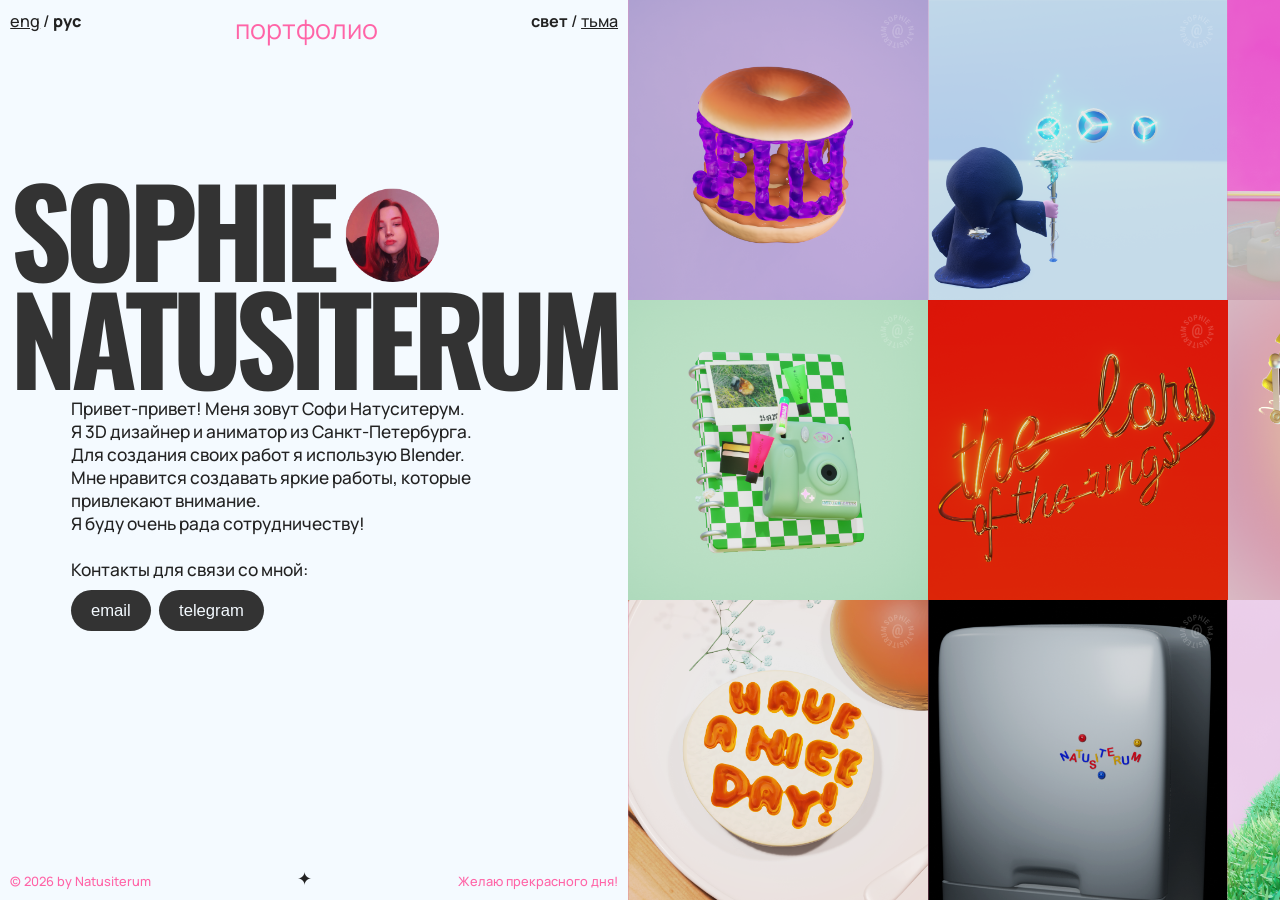
==== index.html @ 7163ea18 "Rename 2024Portfolio.html to index.html" ====
<!DOCTYPE html>
<html lang="en">
<head>
  <meta charset="UTF-8">
  <meta name="viewport" content="width=device-width, initial-scale=1.0">
  <link rel="icon" href=assets/cursor3.png>
  <title>NATUSITERUM 2026</title>
  <link rel="stylesheet" href="2024Portfolio.css">
  <link rel="stylesheet" href="https://fonts.googleapis.com/css2?family=Material+Symbols+Rounded:opsz,wght,FILL,GRAD@20..48,100..700,0..1,-50..200&icon_names=close" />
</head>
<body>
  <div id="id01" class="modal">
    <div defer="true" class="modal-content">
      <div class="modal-left">
        <div class="carousel-container">
          <div class="carousel-buttons"><button class="carousel-btn display-left" onclick="plusDivs(-1)">&#10094;</button>
            <button class="carousel-btn display-right" onclick="plusDivs(1)">&#10095;</button>
        </div>
          <div class="carousel" oncontextmenu="return false;">
            <div class="image-size"><img class="change-img" oncontextmenu="return false;" src="" alt=""/></div>
            <div class="image-size"><img class="change-img change-img2" oncontextmenu="return false;" src="" alt=""/></div>
            <div class="image-size"><img class="change-img change-img3" oncontextmenu="return false;" src="" alt=""/></div>
            <video class="change-img animations" onclick="playVid()" controls disablePictureInPicture controlsList="nodownload noplaybackrate noremoteplayback" oncontextmenu="return false;" preload="metadata" poster="/assets/img_4.png"><source
              src="/assets/2023-07-31 18-48-43.mp4"
              type="video/mp4"/>
            </video>
          </div>
        </div>
      </div>
      <div class="modal-right">
        <div>
          <header class="modal-header">
          <h3 class="modal-header-text">Image.png</h3>
          <span id="close-modal">
            <img class="x" src="/assets/close_27dp_222222_FILL0_wght700_GRAD0_opsz24.png">
            </span>
          </header>
          <div class="modal-body">
            <div class="text-portion">
            <p class="desc bold"> Description:</p>
            <p class="img-description">Description of an image</p><br>
            <p class="software bold">Tools used:</p><p class="tools">These tools were used.</p>
            </div>
          </div>
        </div>
          <footer class="dot-container">
          <img class="dots" onclick="currentDiv(1)" src="assets/image_100dp_222222_FILL0_wght400_GRAD0_opsz48.png">
          <img class="dots" onclick="currentDiv(2)" src="assets/image_100dp_222222_FILL0_wght400_GRAD0_opsz48.png">
          <img class="dots" onclick="currentDiv(3)" src="assets/image_100dp_222222_FILL0_wght400_GRAD0_opsz48.png">
          <img class="dots" onclick="currentDiv(4)" src="assets/play_circle_100dp_222222_FILL0_wght400_GRAD0_opsz48.png">
          </footer>
    </div>
    </div>
  </div>
  <div class="container">
    <div class="notworking"><p>&#9785;</p> <p> Uh-oh! Your window is too small!</p></div>
    <div class="modal2">
        <div class="manual-copy-mobile">     <header class="error-header">
        <h3>Error</h3>
        <span id="close-modal2">
          <img onclick="clickElsewhere()" class="x error-x" src="/assets/close_27dp_222222_FILL0_wght700_GRAD0_opsz24.png">
          </span></header>
          <div class="error-body"><p> Sorry for the inconvenience! Please copy manually: </p><br> <p> natusiterum.design@gmail.com </p> </div>
        </div>
    </div>
    <div class="left">
        <div class="toptextcontainer">
            <div class="top"><h3><a class ="eng-switch">eng</a> / <a class ="rus-switch"> rus </a></h3></div>
            <div class="top--centre"><h1 class="pink">&nbsp;portfolio</h1></div>
            <div class="top"><h3><a class="light" onclick="switchtoLightTheme()">light</a> / <a  class="dark" onclick="switchtoDarkTheme()">dark</a></h3></div>
        </div>
        <div class="main-text">
          <div class="nameandpicture">
              <h2 class="name">SOPHIE <div class="break"><img class="photo" oncontextmenu="return false;" src="/assets/that's me copy.png" alt="a photo of me"></div><br>NATUSITERUM</h2>
          </div>
          <section class="info">
              <p title="About me" class="about">Hello! I&rsquo;m a&nbsp;3D&nbsp;designer and animator, currently based in St. Petersburg, Russia. Blender is my 3D&nbsp;software of&nbsp;choice. With its help I create bright and fun works which captivate people&rsquo;s attention.
              I&rsquo;d love to work with you and bring your ideas to reality!<br><br>You can contact me&nbsp;via:</p>
          </section>
          <div class="button-container">
            <div class="tooltip-txt"><p class="result">Copied!</p></div>
            <button name="email" type="button" class="js-email-button">email</button>
            <button name="tg" type="button" class="js-tg-button" onclick="window.open('https://t.me/natusiterum_s')">telegram</button>
          </div>
        </div>
        <footer class="footer-landscape">
            <div class="bottom_text1"><p class="pink">© 2026 by  Natusiterum</p></div>
            <div class="star"><p class="staremoji">&#10022;</p></div>
            <div class="bottom_text2"><p class="pink">Wish you a wonderful day!</p></div>
        </footer>
    </div>
  <footer class="footer-portrait">
    <div class="bottom_text1"><p class="pink">© 2026 by  Natusiterum</p></div>
    <div class="star"><p class="staremoji">&#10022;</p></div>
    <div class="bottom_text2"><p class="pink">Wish you a wonderful day!</p></div>
</footer>
  </div>
  </div>
</div>
<script src="2024Portfolio.js"></script>
</body>
</html>
---- 2024Portfolio.css ----
@import url('https://fonts.googleapis.com/css2?family=Manrope:wght@200..800&family=Oswald:wght@200..700&display=swap');

/* || RESET */
* {
    margin: 0;
    padding: 0;
    box-sizing: border-box;
}

/* || VARIABLES */
:root {
    /* COLOR */
    --BGCOLOR: #f4faff;
    --FFCOLOR: #222;
    --ACCENTCOLOR: #ff64a7;
    --DARKERCOLOR: #222;
    --NAMECOLOR: #333;
    --PINKCHANGE: sepia(100%) hue-rotate(-70deg) brightness(320%) contrast(145%)saturate(415%);
    --INVERTFILTER: invert(0);
    --CAROUSELBG:#fcfcfc;
    --BUTTONBGCOLOR: #333;
    --BUTTONCOLOR: #f4faff;
    --SEMITRANSPARENT: rgba(255, 255, 255, 0.85);
    --LIGHTSWITCHWEIGHT: bolder;
    --LIGHTSWITCHHOVER: none;
    --LIGHTSWITCHHOVERCOLOR: var(--FFCOLOR);
    --LIGHTSWITCHDECO: none;
    --DARKSWITCHWEIGHT: light;
    --DARKSWITCHHOVER: underline;
    --DARKSWITCHHOVERCOLOR: var(--ACCENTCOLOR);
    --DARKSWITCHDECO: underline;


    /* || FONTS */
    --FF-NAME: "Oswald", sans-serif;
    --FF-MAIN: "Manrope", sans-serif;
}

html {
    background-color: var(--BGCOLOR);
}

body {
    display: flex;
    background-color: var(--BGCOLOR);
    color: var(--FFCOLOR);
    font-family: var(--FF-MAIN);
    font-weight: 200;
    font-size: 0.8rem;
    overflow: hidden;
    cursor:url(/assets/starcur48.png), auto;
    -webkit-font-smoothing: antialiased;
}

/* || SCROLLBAR */
 /* width */
::-webkit-scrollbar {
    width: 0.8em;
    height: 0.9em;
}
  
/* Track */
::-webkit-scrollbar-track {
    background: #ffa8d8; 
    border-radius: 50px;
}
   
/* Handle */
::-webkit-scrollbar-thumb {
    background: var(--ACCENTCOLOR); 
    border-radius: 50px;
}
  
/* Handle on hover */
::-webkit-scrollbar-thumb:hover {
    background: #ff388e;
    border-radius: 50px;
    height: 5vh;
}
    
/* || SELECTION */
 ::-moz-selection { /* Code for Firefox */
    color: var(--BGCOLOR);
    background: var(--ACCENTCOLOR);
}
  
::selection {
    color: var(--BGCOLOR);
    background: var(--ACCENTCOLOR);
}

.ru-modal-text {
    max-width: 20em;
}

.manual-copy-mobile {
    display: flex;
    flex-direction: column;
    height: max-content;
    width: fit-content;
    position: fixed;
    align-self: center;
    background-color: var(--BGCOLOR);
    justify-content: flex-start;
    border-style: solid;
    border-color: var(--DARKERCOLOR);
    border-width: thick;
    border-radius: 30px;
    overflow: visible;
}

/* || SPLIT DIVISION */
.container {
    display: flex;
    flex-direction: row;
    height: 100vh;
    position: relative;
    align-self: center;
    background-color: var(--BGCOLOR);
    justify-content: flex-start;
}

/* || SPLIT DIVISION */
.notworking {
    display: none;
}

.modal {
    display: none;
    height: 100vh;
    width: 100vw;
    z-index: 5;
    background-color: var(--SEMITRANSPARENT);
    position: absolute;
    justify-items: center;
    align-content: center;
    align-self: center;
}

.modal2, .modal-container {
    visibility: hidden;
    display: flex;
    flex-wrap: nowrap;
    height: 100vh;
    width: 100vw;
    z-index: 2;
    background-color: var(--SEMITRANSPARENT);
    position: absolute;
    justify-content: center;
    align-content: center;
    align-self: center;
}

.modal2 {
    position: fixed;
}

.modal-content {
    display: flex;
    background-color: var(--BGCOLOR);
    margin: 0.8em;
    height: 90%;
    width: fit-content;
    border-style: solid;
    border-color: var(--DARKERCOLOR);
    border-width: thick;
    border-radius: 30px;
    overflow: hidden;
}

.modal-left {
    display: flex;
    align-content: center;
    position: relative;
    aspect-ratio: 1/1;
    width: fit-content;
    background-color: var(--DARKERCOLOR);
}

.carousel-container {
    aspect-ratio: 1/1;
    display: flex;
    justify-content: center;
    align-items: center;
    overflow: hidden;
    height: fit-content;
}

.carousel-buttons {
    overflow: hidden;
    position: absolute;
    display: flex;
    width: 99%;
    height: auto;
    justify-content: space-between;
    align-items: center;
    z-index: 5;
}

.carousel-btn {
    display: flex;
    aspect-ratio: 1/1;
    width: 0.2em;
    margin: 0.2em;
    justify-content: center;
    background-color: rgba(0, 0, 0, 0);
    color: #fcfcfc;
    align-items: center;
}

.carousel {
    display: inline-flex;
    flex-direction: row;
    flex-wrap: nowrap;
    justify-content: center;
    width: 100%;
    height: 100%;
    overflow: hidden;
}

.change-img {
    align-self: center;
    aspect-ratio: 1/1;
    min-width: 100px;
    max-width: 100%;
}

video {
    aspect-ratio: 1 / 1;
    min-width: 100px;
    max-width: 100%;
}

.modal-right {
    display: flex;
    flex-direction: column;
    justify-content: space-between;
    background-color: var(--BGCOLOR);
    border-left: var(--DARKERCOLOR) thick solid;
    z-index: 2;
    width: fit-content;
}

.x {
    aspect-ratio: 1/1;
    height: 5em;
    padding-top: 1%;
    margin-right: 1%;
    cursor:url(/assets/pointer48s.png), pointer;
    filter: var(--INVERTFILTER);
    align-self: baseline;
}

.x:hover {
    filter: var(--PINKCHANGE);
}

.modal-header, .error-header {
    display: flex;
    justify-content: space-between;
    align-items: center;
    border-bottom: var(--DARKERCOLOR) thick solid;
    margin-bottom: 2%;
}

.modal-header h3, .error-header h3 {
    font-size:  100%;
    font-family: var(--FF-NAME);
    line-height: 1;
    color: var(--DARKERCOLOR);
    display: inline-block;
    border: none;
    font-weight: 800;
}

.error-header {
    height: fit-content;
}

.error-header h3 {
    font-size: 300%;
    padding-left: 3%;
    margin: 2% 0;
    line-height: 1;
}

.modal-header h3 {
    font-size:  300%;
    margin: 5% 2%;
}

.modal-body {
    height: 95%;
    display: flex;
    flex-direction: column;
    justify-content: flex-start;
    min-width: 100%;
    max-width: 30em;
/*     padding: 2% 3%;
    flex-wrap: nowrap;
    justify-content: space-between;
    text-wrap: pretty;
    min-width: 16em;
    max-width: 42em;
    overflow: visible; */
}

.text-portion {
    padding: 0 2%;
    width: 100%;
    height: auto;
    overflow-y: auto;
}

.img-description {
    height: fit-content;
}

.modal-body p {
    font-size: 150%;
    font-family: var(--DARKERCOLOR), sans-serif;
}

.error-body {
    height: 100%;
    display: flex;
    flex-direction: column;
    justify-content: center;
    margin: 10% 0% 12% 0%;
}

.error-body p {
    padding: 0 4vmin;
    text-align: center;
    font-size: 140%;
    word-wrap: nowrap;
    text-wrap: nowrap;
} 

.error-body p:last-child {
    user-select: all;
}

.dot-container {
    height: 10%;
    display: flex;
    overflow: visible;
    padding-bottom: 3%;
    align-self: center;
    width: fit-content;
    align-items: flex-end;
}

.dots {
    height: clamp(2.1em, 5vmin, 4.5em);
    cursor:url(/assets/pointer48s.png), pointer;
    filter: var(--INVERTFILTER);
}

.dots:hover {
    filter: var(--PINKCHANGE);
}

.dot-pink {
    filter: var(--PINKCHANGE);
    height: clamp(2.6em, 6vmin, 5.5em);
}

/* || LEFT SIDE */
.left {
    display: flex;
    flex-direction: column;
    background-color: var(--BGCOLOR);
    height: 100vh;
    padding: 0.8em;
    justify-content: space-between;
}
 
p {
    font-family: var(--FF-MAIN);
    font-weight: 500;
    width: 100%;
    font-size: 135%;
}

.bold {
    font-weight: 800;
}

.activelang {
    font-weight: 800;
    text-decoration: none;
}

.activelang:hover {
    color: var(--FFCOLOR);
}

.nameandpicture {
    width: 100%;
    max-height: 80%;
    color: var(--NAMECOLOR);
}

.name {
    display: inline-block;
    align-content: center;
    align-items: center;
}

h2 {
    display: inline-block;
    align-content: center;
    text-align: left;
    font-family: var(--FF-NAME);
    font-weight: 900;
    font-size: clamp(5rem, 9.4vw, 15rem);
    line-height: 0.5;
    letter-spacing: -0.45rem;
}

.break {
    background-color: #aa181800;
    display: inline-block;
    aspect-ratio: 1 / 1;
    width: 20%;
    padding-bottom: 0.1em;
    text-align: center;
    border-radius: 95px;
    margin: auto;
    transform: translateY(0.015em) translateX(-0.2em);
}

.photo {
    object-fit: cover;
    width: 80%;
}

.photo:hover, .photo:focus {
    animation: rotate 3s linear infinite;
  }

  @keyframes rotate {
    to {
        rotate: 360deg;
    }
  }

/* || LINKS */
a {
    color: var(--FFCOLOR);
    cursor: url(/assets/pointer48s.png), pointer;
    text-decoration: underline;
}

.light {
    font-weight: var(--LIGHTSWITCHWEIGHT);
    text-decoration: var(--LIGHTSWITCHDECO);
}

.dark {
    font-weight: var(--DARKSWITCHWEIGHT);
    text-decoration: var(--DARKSWITCHDECO);
}

a:hover, a:focus {
    color: var(--ACCENTCOLOR);
 }

.light:hover, .light:focus {
    text-decoration: var(--LIGHTSWITCHHOVER);
    font-weight: var(--LIGHTSWITCHWEIGHT);
    color: var(--LIGHTSWITCHHOVERCOLOR);
    cursor:url(/assets/pointer48.png);
}

.dark:hover, .darkt:focus {
    text-decoration: var(--DARKSWITCHHOVER);
    font-weight: var(--DARKSWITCHWEIGHT);
    color: var(--DARKSWITCHHOVERCOLOR);
    cursor: url(/assets/pointer48.png);
}

.pink {
    color: var(--ACCENTCOLOR);
 }

 /* || TOP */
.toptextcontainer {
    height: fit-content;
    display: flex;
    justify-content: space-between;
    align-content: center;
}

.top--centre {
    justify-self: center;
}

h3 {
    font-weight: 500;
    font-size: clamp(1em, 1.8vmin, 2em);
}

h1 {
    font-weight: 400;
    font-size: clamp(1.9em, 3vmin, 2.5em);
}

/* || FOOTER */
footer {
    justify-content: space-between;
    align-items: center;
}

.footer-landscape {
    display: inline-flex;
    height: 16%;
    align-items: flex-end;
}

.footer-landscape p {
    font-size: 1.5vh;
}

.footer-portrait {
    display: none;
    visibility: hidden;
    font-weight: 500;
}

.footer-portrait .bottom_text1, .footer-portrait .bottom_text2 {
    color: var(--ACCENTCOLOR);
}

.footer-portrait .staremoji {
    color: var(--FF-NAME);
}

.star {
    display: flex;
    align-items: center;
    justify-content: center;
}

.footer-landscape .staremoji {
    font-size: 2.5vh;
    text-align: center;
}

/* || ABOUT AND BUTTONS */
.info {
    padding-top: 0.5%;
    padding-left: 10%;
    display: inline-block;
}

.button-container {
    display: flex;
    width: fit-content;
    padding-left: 10%;
    z-index: 0;
    margin-bottom: 0.5em;
}

button {
    width: fit-content;
    height: auto;
    margin-top: 0.5em;
    margin-right: 0.5em;
    border: 0;
    line-height: 2.5;
    padding: 0 20px;
    font-size: clamp(0.9em, 3.5vh, 1.3em);
    text-align: center;
    color: var(--BUTTONCOLOR);
    background-color: var(--BUTTONBGCOLOR);
    border-radius: 2em;
    font-weight: 500;
    cursor:url(/assets/pointer48s.png), pointer;
}

button:hover {
    background-color: var(--ACCENTCOLOR);
}

.js-email-button {
    display: inline-block;
    width: fit-content;
    height: auto;
    align-self: center;
}

.tooltip-txt {
    visibility: hidden;
    border-radius: 6px;
    background-color: var(--ACCENTCOLOR);
    display: inline-block;
    width: max-content;
    height: auto;
    text-align: center;
    z-index: 3;
    position: absolute;
    margin-bottom: 1.5em;
    transform: translateY(-25px) translateX(100px);
}

.result {
    font-family: var(--FF-MAIN);
    padding: 4px 8px;
    color: #fcfcfc;
    font-size: 0.8rem;
}

.grow {
    width: fit-content;
    height: auto;
}

.manual-copy-mobile {
    visibility: hidden;
}

.manual-copy {
    margin-left: clamp(3.75em, 5.3vmax, 7.4em);
    visibility: hidden;
    cursor: text;
}

.txt-visible {
    visibility: visible;
}

.main-text {
    display: flex;
    flex-direction: column;
    justify-self: center;
    /* margin-top: 4%; */
}

.about {
    width: 25em;
    display: -webkit-box;
    box-orient: vertical;
    line-clamp: 4;
}

/* || RIGHT SIDE */
.right {
    min-height: 100vh;
    background-color: var(--BGCOLOR);
    display: flex;
    flex-wrap: nowrap;
    flex-direction: column;
    align-content: center;
    justify-content: center;
}

/* || SCROLLERS */
.cursor2 {
    cursor:url(/assets/eyes\ cursor\ even\ bigger.png), pointer;
}

.cursor2:hover {
    cursor:url(/assets/eyes\ cursor\ even\ bigger.png), pointer;
}

.scroller-img {
    mix-blend-mode: normal;
    aspect-ratio: 1 / 1;
    height: 33.3vh;
    width: auto;
}

.change-color {
    mix-blend-mode: color;
}

.cursor1 {
    cursor:url(/assets/eyes\ cursor\ qm.png), pointer;
    background-color: var(--ACCENTCOLOR);
}

.scroller {
    background-color: var(--BGCOLOR);
    flex-direction: column;
    overflow-x: hidden;
    overflow-y: hidden;
}

.scroller__inner {
  display: flex;
  background-color: var(--ACCENTCOLOR);
}

.scroller .scroller__inner {
  width: fit-content;
  flex-wrap: nowrap;
}

#middlescroller {
  background-color: var(--ACCENTCOLOR);
}

#lastscroller {
  background-color: var(--ACCENTCOLOR);
}

.poof {
    display: none;
}

@keyframes scroll {
  to {
    transform: translate(-25%);
  }
}

@keyframes scroll1 {
    to {
      transform: translate(-16.6%);
    }
}

@media  (750px > width >= 500px) and (501px >= height >= 320px) {
    .left {
        display: inline-flex;
        width: fit-content;
        padding: 1.8vh 3vh;
    }

    .image-size {
        align-items: center;
    }

    .change-img {
        min-width: 100%;
        max-width: 100%;
    }

    .dot-container {
        padding-bottom: 0;
    }

    p {
        font-size: 90%;
    }

    h2 {
        font-size:  clamp(2em, 21vh, 5.5em);
        letter-spacing: -0.2rem
    }
    
    h3 {
        font-size: clamp(1.1em, 1.7vw, 1.2em);
    }
    
    h1 {
        font-size: 5vh;
    }

    .info {
        padding-top: 0.7vh;
    }

    .footer-landscape {
        margin-top: 0;
        font-size: 90%;
    }

    button {
        font-size: clamp(0.95em, 2.6vh, 1.6em);
        padding: 0 15px;
    }

    .result {
        font-size: 78%;
    }

    .button-container, .info {
        margin-left: 10%;
        padding-left: 0;
    }

    .button-container {
        margin-bottom: 0;
    }

    .tooltip-txt {
        margin-bottom: 1.4em;
        transform: translateY(-18px) translateX(clamp(75px, 14.5vh, 115px));
    }

    .right {
        display: inline-flex;
        flex-direction: column;
        flex-wrap: nowrap;
        align-items: flex-start;
    }

    .scroller {
        display: flex;
        overflow: hidden;
    }
}

@media (340px >= height >= 320px) {
    .modal-header h3 {
    font-size:  6vmin;
    }

    .error-header h3 {
        font-size:  200%;
        padding: 0.2em 0.5em;
    }

    .error-header .x {
        aspect-ratio: 1;
        height: 3em;
        margin-right: 0.5em;
    }

    .modal-body p {
        font-size: 3vmin;
    }

    p {
        font-size: 75%;
    }

    h2 {
        font-size:  clamp(2.3em, 30vmax, 5.5em);
        letter-spacing: -0.2rem
    }
    
    h3 {
        font-size: 3.5vmin;
    }
    
    h1 {
        font-size: 5vmin;
    }

    .footer-landscape {
        margin-top: 0;
    }

    .staremoji {
        font-size: 3.5vh;
    }

    button {
        font-size: 0.9em;
        padding: 0 15px;
    }

    .result {
        font-size: 2vh;
    }

    .tooltip-txt {
        margin-bottom: 1.4em;
        transform: translateY(-18px) translateX(clamp(75px, 14.5vh, 115px));
    }

    .right {
        display: inline-flex;
        flex-direction: column;
        flex-wrap: nowrap;
        align-items: flex-start;
        width: 45vw;
    }

    .scroller {
        display: flex;
        overflow: hidden;
    }
}



@media (orientation: landscape) and (1040px >= width >= 830px) and (460px > height > 320px), (orientation: landscape) and (1637px >= width >= 1210px) and (585px >= height >= 510px), (orientation: landscape) and (1644px >= width >= 1035px) and (height < 630px), (width > 744px) and (height < 336px), (orientation: landscape) and (1112px >= width >= 1044px) and (380px > height > 320px), (902px >= height >= 501px) and (1925px >= width >= 1645px), (1400px >= width >= 1124px) and (height < 500px), (orientation: landscape) and (min-width: 1175px) and (max-width: 1641px) and (min-height: 631px) and (max-height: 775px) {
    .left {
        width: min-content;
        max-width: fit-content;
        padding: 0.5%;
    }

    h2 {
        font-size: 900%;
    }

    p {
        font-size: 115%; 
    }

    button {
        font-size: clamp(1em, 1.3vw, 1.1em);
    }

    .footer-landscape {
        margin-top: 0;
        height: 1.5vh;
    }

    .footer-landscape .staremoji {
        font-size: 131%;
    }

    .right {
        width: auto;
        flex-wrap: wrap;
        flex-direction: row;
        justify-content: center;
        align-content: normal;
    }

    .scroller {
        min-width: 100%;
    }

    #lastscroller {
        background-color: var(--ACCENTCOLOR);
    }

    .scroller-img {
        aspect-ratio: 1/1;
        width: auto;
        height: 50vh;
    }
}

/* || PORTRAIT */
@media only screen and (orientation: portrait) {
    .container {
        display: flex;
        flex-direction: column;
        justify-content: space-between;
        width: 100vw;
        height: 100vh;
        padding: 0;
        position: relative;
    }

    .error-header {
        padding-left: 0.4em;
    }

    .error-header h3 {
        font-size: 250%;
    }

    .error-header .x {
        height: 4em;
        margin-right: 0.5em;
    }

    .error-body p {
        font-size: 3vmin;
    } 

    .modal {
        display: none;
        height: 100vh;
        width: 100vw;
        z-index: 5;
        background-color: rgba(255, 108, 194, 0.8);
        justify-items: center;
        align-content: center;
        align-self: center;
    }

    .modal-content {
        display: grid;
        grid-template-columns: 1fr;
        grid-template-rows: auto 1fr;
        background-color: var(--BGCOLOR);
        margin: 0;
        aspect-ratio: 2 / 3;
        height: 98vh;
        min-width: 50vmin;
        max-width: 95vmin;
        border-style: solid;
        border-color: var(--DARKERCOLOR);
        border-width: thick;
        border-radius: 3em;
        overflow: hidden;
        margin: 1%;
    }

    .modal-left {
        grid-row: 1;
        display: flex;
        flex-direction: column;
        align-content: center;
        position: relative;
        min-width: 100%;
        min-height: fit-content;
        aspect-ratio: 1/1;
        overflow: hidden;
        align-self: center;
    }
    
    .carousel-buttons {
        width: 98%;
        height: auto;
        position: absolute;

    }
    
    .carousel-btn {
        display: flex;
        aspect-ratio: 1/1;
        width: auto;
        height: fit-content;
        margin: 0.5em;
        justify-content: center;
        align-items: center;
        color: #fcfcfc;
    }
    
    .carousel-container {
        display: flex;
        justify-content: center;
        align-items: center;
        overflow: hidden;
        width: fit-content;
        height: auto;
        flex-wrap: nowrap;
    }
    
    .change-img {
        aspect-ratio: 1/1;
        height: auto;
        min-width: 80vmin;
        max-width: 95vmin;
    }

    video {
        min-width: 80vmin;
        max-width: 95vmin;
    }

    .modal-right {
        grid-row: 2;
        display: flex;
        width: 100%;
        height: 100%;
        border-top: var(--DARKERCOLOR) thick solid;
        border-left: none;
    }

    .x {
        display: inline-block;
        height: 4em;
    }

    .modal-header {
        display: flex;
        justify-content: space-between;
        align-items: center;
        border-bottom: var(--DARKERCOLOR) thick solid;
    }
    
    .modal-header h3 {
        font-size: 240%;
        font-family: var(--FF-NAME);
        color: var(--DARKERCOLOR);
        display: inline-block;
        border: none;
        line-height: 1;
        font-weight: 800;
        vertical-align: baseline;
        margin: 2% 3%;
    }
    
    .modal-body {
        display: flex;
        flex-direction: column;
        flex-wrap: wrap;
        justify-content: space-between;
        height: 90%;
        align-items: flex-start;
    }
    
    .modal-body p {
        font-size: 90%;
        padding: 0;
        text-wrap: wrap;
    }
    
    .img-description {
        height: fit-content;
        min-width: 16em;
        max-width: 42em;
    }

    .dot-container {
        display: flex;
        height: auto;
        width: 100%;
        padding: 0.1em;
        justify-content: center;
        align-items: baseline;
        padding-top: 5%;
    }
    
    .dots {
        height: 5vh;
        cursor:url(/assets/pointer48s.png), pointer;
        filter: var(--INVERTFILTER);
    }
    
    .dots:hover {
        filter: var(--PINKCHANGE);
    }
    
    .dot-pink {
        filter: var(--PINKCHANGE);
        height: 6vh;
    }

    /* || LEFT SIDE */

    .left {
        display: flex;
        flex-direction: column;
        justify-content: flex-start;
        height: fit-content;
        width: 100vw;
        margin: 0;
        padding: 0.8em 1em 0 0.5em;
    }

    .toptextcontainer {
       width: 100%;
       max-height: fit-content;
    }

    .top h3:first-child {
        padding-left: 1.5vw;
    }

    h1 {
        font-size: 5.8vw;
    }

    h3 {
        font-weight: 500;
        font-size: 3.8vw;
    }

    p {
        font-size: 115%;
        width: 100%;
    }    

    .nameandpicture {
        width: 95%;
        height: auto;
        margin-top: 1.5%;
        color: var(--NAMECOLOR);
    }

    h2 {
        display: inline-block;
        align-content: center;
        text-align: left;
        font-family: var(--FF-NAME);
        font-weight: 900;
        font-size: 17.7vw;
        line-height: 0.8;
        letter-spacing: -0.5vw;
    }
    
    .break {
        width: clamp(16%, 5vw, 25%);
        margin: 0;
        transform: translateY(0.015em) translateX(-0.1em);
    }
    
    .photo {
        object-fit: cover;
        width: 95%;
    }

    /* || FOOTER */
    footer {
        background-color: var(--BGCOLOR);
    }

    .footer-landscape {
        display: none;
    }

    .footer-portrait {
        width: 100vw;
        height: fit-content;
        padding: 0 1.1em;
        display: inline-flex;
        background-color: var(--BGCOLOR);
        padding-bottom: 1%;
        visibility: visible;
    }

    .footer-portrait p {
        font-size: 80%;
        visibility: visible;
        color: var(--ACCENTCOLOR);
    }

    .footer-portrait .staremoji {
        font-size: 130%;
        color: var(--FF-MAIN);
    }

    /* || ABOUT AND BUTTONS */
    .info {
        margin-left: 10vmin;
        padding: 0.2vmax 0;
        align-self: flex-start;
    }

    .button-container {
        padding-left: 9.5vmin;
        display: flex;
        margin-top: 1%;
        width: fit-content;
        justify-content: start;
        margin-bottom: 2%;
    }

    button {
        width: fit-content;
        height: max-content;
        margin: 1vh 1vh 0 0;
        border: 0;
        line-height: 2.5;
        padding: 0 1em;
        font-size: 3.8vw;
        position: relative;
        border-radius: 2em;
    }

    .js-email-button {
        display: inline-block;
        width: fit-content;
        height: auto;
        align-self: center;
    }

    .tooltip-txt {
        visibility: visible;
        border-radius: 5px;
        background-color: var(--ACCENTCOLOR);
        display: inline-block;
        width: max-content;
        height: auto;
        text-align: center;
        z-index: 3;
        position: absolute;
        transform: translateX(19vw);
        margin-top: -4.2vh;
    }

    .txt-visible {
        visibility: visible;
    }

    .result {
        padding: 0.3vh 1vh;
        margin-bottom: 0;
        font-size: 3.5vw;
    }

    .grow {
        width: fit-content;
    }

    .about {
        min-width: 60vw;
    }

    .main-text {
        display: flex;
        flex-direction: column;
        align-items: flex-start;
        justify-content: space-between;
        margin: 0;
        padding-top: 1.5vmax;
        width: 98%;
    }

    /* || RIGHT */

    .right {
        min-height: fit-content;
        width: 100vw;
        background-color: var(--BGCOLOR);
    }

    .scroller-img {
        aspect-ratio: 1;
        width: 33.3vw;
        height: auto;
    }

    .scroller {
        max-width: fit-content;
        height: auto;
    }

    .scroller .scroller__inner {
        width: max-content;
    }
  }

@media screen and (hover: hover) {
    .change-color {
        filter: grayscale(100%) brightness(100%) invert(30%) contrast(85%) saturate(5%);
        mix-blend-mode: overlay;
    }
}

@media screen and (orientation: portrait) and (max-width: 360px) and (min-width: 300px) and (max-height: 640px) and (min-height: 480px) {
    .main-text {
        padding-top: 2%;
    }

    .left {
        height: 52vh;
    }

    p {
        font-size: 85%;
    }

    .scroller-img {
        aspect-ratio: 1;
        width: 38vw;
    }

    .footer-portrait {
        height: 6vh;
    }
}

/* || DARK THEME */
@media (prefers-color-scheme: dark) {
    :root {
    /* COLOR */
    --BGCOLOR:#222;
    --FFCOLOR: #fcfcfc;
    --ACCENTCOLOR: #e96aa1;
    --DARKERCOLOR:  #fcfcfc;
    --NAMECOLOR:  #fcfcfc;
    --PINKCHANGE: sepia(100%) hue-rotate(-75deg) brightness(295%) contrast(160%) saturate(200%);
    --INVERTFILTER: invert(100%) brightness(150%);
    --CAROUSELBG:#222;
    --BUTTONBGCOLOR: #333;
    --BUTTONCOLOR: #fcfcfc;
    --SEMITRANSPARENT: rgba(20, 20, 20, 0.85);
    --LIGHTSWITCHWEIGHT: light;
    --LIGHTSWITCHHOVER: underline;
    --LIGHTSWITCHHOVERCOLOR: var(--ACCENTCOLOR);
    --LIGHTSWITCHDECO: underline;
    --DARKSWITCHWEIGHT: bolder;
    --DARKSWITCHHOVER: none;
    --DARKSWITCHHOVERCOLOR: var(--FFCOLOR);
    --DARKSWITCHDECO: none;
    --TRANSFORM: translate(-25%);
      
    /* || FONTS */
    --FF-NAME: "Oswald", sans-serif;
    --FF-MAIN: "Manrope", sans-serif;
}};

@media (orientation: portrait) and (aspect-ratio: 9/16), (width: 375px) and (max-height: 667px) {
    .left {
        padding-top: 1vh;
    }

    .modal-header h3 {
        padding-left: 1.5vh;
    }

    .main-text {
        padding-top: 0;
    }

    .info {
        padding-bottom: 0;
    }

    p {
        font-size: 2.75vw;
    }

    button {
        font-size: 3.5vw;
        margin-top: 0;
    }

    .right {
        align-items: center;
    }

    .scroller-img {
        aspect-ratio: 1;
        width: 29vw;
        height: auto;
    }

    .scroller {
        max-width: 87%;
        height: auto;
    }
}

  @media (orientation: portrait) and (width <= 320px) and (height <= 480px) {
    .left {
        padding-top: 1%;
    }
    
    .modal-content {
        height: 99vh;
    }

    .modal-right {
        border-top: var(--DARKERCOLOR) thin solid;
    }

    .x {
        margin-right: 1%;
        height: 5vmax;
    }

    .modal-content {
        border-width: thin;
    }

    .modal-header {
        border-bottom: var(--DARKERCOLOR) thin solid;
    }

    .modal-header h3 {
        font-size: 3vmax;
        padding-left: 0;
        margin: 1% 2%;
    }
    
    .modal-body p {
        font-size: 2.4vmin;
        padding: 0;
        text-wrap: wrap;
    }

    .main-text {
        padding-top: 0;
    }

    .info {
        padding-bottom: 0;
    }

    h2 {
        font-size: 440%;
    }

    p {
        font-size: 60%;
    }

    .button-container {
        margin-left: 0;
    }

    button {
        font-size: 3.5vw;
        margin-top: 0.02em;
    }

    .right {
        align-items: center;
        height: fit-content;
        align-self: flex-end;
    }

    .scroller-img {
        aspect-ratio: 1;
        width: 33.3vw;
        height: auto;
    }

    .scroller {
        height: auto;
    }

    .scroller .scroller__inner {
        width: max-content;
    }
}

@media (orientation: portrait) and  (812px < height < 999px) {
    .main-text {
        padding-top: 2.5vmax;
    }
}

@media (max-aspect-ratio: 5/6) and ( 915px > height >= 882px) {
    .modal-content {
        height: 76vh;
    }

    .x {
        height: 4.6vmax;
    }

    .modal-header h3 {
        font-size: 3.4vmax;
    }

    .modal-body p {
        font-size: 3.3vmin;
    }

    .main-text {
        padding-top: 6vh;
    }

    .info {
        padding-top: 0.6vmax;
    }

    .tooltip-txt {
        transform: translateX(22vw);
        margin-top: -3vh;
    }

    .scroller-img {
        aspect-ratio: 1;
        width: 42vw;
        height: auto;
    }
}

@media (orientation: portrait) and (min-aspect-ratio: 9/20) and (width >= 412px) and (height > 740px) {
    .left {
        height: 55vh;
    }

    .main-text {
        padding-top: 3vh;
    }

    .scroller-img {
        aspect-ratio: 1;
        width: 36vw;
        height: auto;
    }

    .tooltip-txt {
        transform: translateX(22vw);
        margin-top: -3vh;
    }

    .modal-content {
        height: 85vh;
    }

    .modal-body p {
        font-size: 3.3vmin;
    }

    p {
        font-size: 100%;
    }

    .footer-portrait {
        width: 100vw;
        height: 6vh;
        align-items: center;
        padding-bottom: 0.5vh;
        visibility: visible;
    }
}

@media (orientation: portrait) and (min-aspect-ratio: 9/20) and (width >= 412px) and (height > 998px) {
    .modal-content {
        height: 98vh;
        max-width: 85.5vw;
    }

    .change-img {
        aspect-ratio: 1/1;
        height: auto;
        min-width: 80vmin;
        max-width: 85.5vmin;
    }

    video {
        min-width: 80vmin;
        max-width: 85.5vmin;
    }

    .x {
        height: 5.5vmax;
        margin-top: 0.5vmin;
        margin-bottom: 0.5vmin;
        margin-right: 1vmin;
    }

    .modal-header h3 {
        font-size: 3.7vmax;
        padding-left: 2.8vw;
    }

    .modal-body {
        padding: 1vw 1.5vw;
    }

    .modal-body p {
        font-size: 2.1vmin;
    }

    .img-description {
        min-width: 32em;
    }

    .container {
        overflow-y: scroll;
        overflow-x: hidden;
        display: flex;
        flex-direction: column;
    }

    .left {
        padding: 1.3vmax 1.3vmax;
    }

    .main-text {
        padding-top: 0.3vmax;
    }

    .scroller-img {
        aspect-ratio: 1;
        width: 33.3vw;
        height: auto;
    }

    .tooltip-txt {
        transform: translateX(15.5vw);
        margin-top: -3.5vh;
    }

    .result {
        font-size: 1.7vmax;
    }

    h1 {
        font-size: 3vmax;
    }

    h3 {
        font-size: 2vmax;
    }

    p {
        font-size: 1.8vmax;
    }

    button {
        font-size: 2vmax;
    }

    .info {
        padding-top: 1vmax;
    }

    .footer-portrait p {
        font-size: 1.6vmax;
        padding: 0 1.3vmax;
    }

    .footer-portrait .staremoji {
        font-size: 2.5vmax;
    }
}

@media (orientation: portrait) and (min-aspect-ratio: 3/4) and (1200px > width >= 720px), (orientation: portrait) and (min-aspect-ratio: 1/2) and (1200px > width >= 500px) {
    .container {
        display: flex;
        flex-direction: column;
        overflow-y: scroll;
        overflow-x: hidden;
    }

    .x {
        margin: 1%;
        height: 4em;
    }

    .change-img {
        aspect-ratio: 1/1;
        height: auto;
        min-width: 30vmax;
        max-width: 50vmax;
    }

    video {
        min-width: 30vmax;
        max-width: 50vmax;
    }

    .carousel-btn {
        margin: 0.5vw;
    }

    .modal-content {
        height: 98vh;
        max-width: 50vmax;
    }

    .modal-header h3 {
    font-size: 210%;
    }

    .modal-body p {
        padding-left: 1%;
        font-size: 100%;
        min-width: 16em;
        max-width: 40em;
    }

    .left {
        height: fit-content;
    }

    h3 {
        font-size: clamp(0.8em, 3vmin, 1.3em);
    }

    h1 {
        font-size: clamp(1em, 5.1vmin, 2.5em);
    }

    p {
        font-size: clamp(1em, 2.6vmin, 1.4em);
    }  

    h2 {
        font-size: clamp(1.1em, 17.7vmin, 12.9em);
    }

    .tooltip-txt {
        transform: translateX(clamp(8em, 15.5vw, 9em));
        margin-top: clamp(-2.55em, -7vmin, -3.5em );
    }

    button {
        width: max-content;
        font-size: clamp(1.2em, 2.7vmin, 1.4em);
        margin-bottom: 0;
        margin-top: 0.5vh;
    }

    .js-email-button {
        min-width: max-content;
    }

    .button-container {
        margin-top: 0.5vh;
        margin-bottom: 1.5vh;
    }

    .info {
        padding-top: 0.8vh;
        padding-bottom: 0;
    }

    .about {
        min-width: 29em;
    }

    .result {
        font-size: clamp(1em, 2.6vmin, 1.15em);
    }

    .main-text {
        padding-top: 0.5em;
    }

    .scroller-img {
        aspect-ratio: 1;
        width: 33.3vw;
        height: auto;
    }

    .footer-portrait {
        align-items: center;
    }

    .footer-portrait p {
        font-size: clamp(0.9em, 2.5vmin, 1.4em);
    }

    .footer-portrait .staremoji {
        font-size: clamp(1.3em, 3.2vmin, 2em);
    }
}

@media (orientation: landscape) and (750px >= width > 720px) and (540px >= height >= 500px), (orientation: portrait) and (750px >= width >= 530px) and (550px >= height >= 511px) {
    .container {
        justify-content: flex-start;
    }
    
    h2 {
        font-size: clamp(6.9em, 17.7vw, 5.8em);
    }

    h3 {
        font-size: clamp(1em, 3.5vmin, 1.3em);
    }

    h1 {
        font-size: clamp(1em, 6.9vmin, 2em);
    } 

    .main-text {
        padding-top: clamp(1em, 5vmin, 2em);
    }
    
    .right {
        width: 100vw;
        flex-direction: column;
        align-items: center;
        min-height: fit-content;
    }

    .scroller {
        min-width: 100vw;
    }

    .info {
        padding-left: 10.5%;
        margin-left: 0;
        margin-bottom: 1.5vw;
    }

    .button-container {
        margin-left: 0;
        padding-left: 10.5%;
    }

    .footer-landscape {
        display: flex;
    }

    .footer-portrait {
        display: none;
    }
}

@media (height < 320px), (height < 500px) and (width >= 1180px), (height < 344px) and (width > 882px), (height <= 360px) and (width > 940px) {
    .modal {
        display: none;
        visibility: hidden;
    }

    body :not(.container, .notworking, p) {
        display: none;
    }

    .container {
        background-color: var(--ACCENTCOLOR);
        position: relative;
        justify-content: center;
    }

    .notworking {
        width: 100vw;
        display: block;
        align-self: center;
        text-align: center;
        color: var(--ACCENTCOLOR);
        filter: brightness(45%) contrast(155%)saturate(415%);
    }

    p:first-child {
        font-size: 6em;
    }

    p:last-child {
        font-weight: 600;
        font-size: 1.8em;
    }
}

@media (orientation: portrait) and (500px >= height >= 320px) and (max-width: 480px) {
    .left {
    margin-left: 0;
    }

    h1 {
        font-size: 130%;
    }

    h2 {
        font-size: 435%;
        letter-spacing: -0.1rem;
    }

    p {
    font-size: 62%;
    }

    .info {
    margin-left: 10%;
    }

    .footer-portrait p {
        font-size: 60%;
    }

    button {
        font-size: 80%;
    }

    .footer-portrait .staremoji {
        font-size: 70%;
    }
}

@media (orientation: portrait) and (min-height: 738px) and (max-height: 800px) {
    .modal-header h3 {
        font-size: 200%;
    }

    .x {
        margin: 1%;
        height: 3em;
    }

    .modal-content p {
        font-size: 95%;
    }
}

@media (orientation: landscape) and (prefers-reduced-motion) {
    h2 {
        font-size: clamp(7em, 9.1vw, 15em);
    }

    body {
        overflow-x: hidden;
        overflow-y: hidden;
    }

    .left {
        width: fit-content;
    }

    .right {
        height: 100vh;
        display: inline-flex;
        flex-direction: row;
        flex-wrap: wrap;
        overflow-x: hidden;
        align-content: flex-start;
        background-color: var(--ACCENTCOLOR);
    }

    /* || SCROLLBAR */
 /* width */
::-webkit-scrollbar {
    width: 10px;
  }
  
/* Track */
::-webkit-scrollbar-track {
    background: var(--BGCOLOR); 
  }
   
  /* Handle */
::-webkit-scrollbar-thumb {
    background: #da3e84;
  }
  
  /* Handle on hover */
::-webkit-scrollbar-thumb:hover {
    background: var(--ACCENTCOLOR);
}

.scroller-img {
    aspect-ratio: 1/1;
    height: auto;
    width: 33.33%;
    margin: 0;
    padding: 0;
}
}

@media (orientation: landscape) and (801px <= width <= 1200px) and (prefers-reduced-motion) {
    h2 {
        font-size: clamp(7em, 9.1vw, 15em);
    }

    body {
        overflow-x: hidden;
        overflow-y: hidden;
    }

    .left {
        width: fit-content;
    }

    .right {
        height: 100vh;
        display: inline-flex;
        flex-direction: row;
        flex-wrap: wrap;
        overflow-x: hidden;
        align-content: flex-start;
        background-color: var(--ACCENTCOLOR);
    }

    /* || SCROLLBAR */
 /* width */
::-webkit-scrollbar {
    width: 10px;
  }
  
/* Track */
::-webkit-scrollbar-track {
    background: var(--BGCOLOR); 
  }
   
  /* Handle */
::-webkit-scrollbar-thumb {
    background: #da3e84;
  }
  
  /* Handle on hover */
::-webkit-scrollbar-thumb:hover {
    background: var(--ACCENTCOLOR);
}

.scroller-img {
    aspect-ratio: 1/1;
    height: auto;
    width: 50%;
    margin: 0;
    padding: 0;
}
}

@media (orientation: landscape) and (width >= 1645px) and (height < 905px) and (prefers-reduced-motion) {
    h2 {
        font-size: clamp(7em, 9.1vw, 9.8em);
    }

    body {
        overflow-x: hidden;
        overflow-y: hidden;
    }

    .left {
        width: 40vw;
    }

    .right {
        height: 100vh;
        width: 60vw;
        display: inline-flex;
        flex-direction: row;
        flex-wrap: wrap;
        overflow-x: hidden;
        align-content: flex-start;
        background-color: var(--ACCENTCOLOR);
    }

    .info {
        margin-left: 4vw;
    }

    .button-container {
        margin-left: 4vw;
    }

    /* || SCROLLBAR */
 /* width */
::-webkit-scrollbar {
    width: 10px;
  }
  
/* Track */
::-webkit-scrollbar-track {
    background: var(--BGCOLOR); 
  }
   
  /* Handle */
::-webkit-scrollbar-thumb {
    background: #da3e84;
  }
  
  /* Handle on hover */
::-webkit-scrollbar-thumb:hover {
    background: var(--ACCENTCOLOR);
}

.scroller-img {
    aspect-ratio: 1/1;
    height: auto;
    width: 50%;
    margin: 0;
    padding: 0;
    }
}

@media (orientation: landscape) and ( height < 940px) {
    .footer-landscape {
    height: 13%;
    }

    .footer-landscape p {
        font-size: 100%;
    }

    .footer-landscape .staremoji {
        font-size: 140%;
    }
}

@media (orientation: landscape) and ( height < 700px) {
    .footer-landscape {
    height: 10%;
    }
}

@media (orientation: landscape) and ( height < 650px) {
    .footer-landscape {
    height: fit-content;
    }
}

@media (orientation: landscape) and (height < 450px) {
    .footer-landscape p {
        font-size: 75%;
    }

    .footer-landscape .staremoji {
        font-size: 100%;
    }
}

@media (orientation: landscape) and (500px <= width <= 800px) and (prefers-reduced-motion) {
    h2 {
        font-size: clamp(2em, 12vw, 7em);
    }

    body {
        overflow-x: hidden;
        overflow-y: hidden;
    }

    .left {
        width: 68vw;
    }

    .right {
        height: 100vh;
        min-width: 32vw;
        display: inline-flex;
        flex-direction: row;
        flex-wrap: wrap;
        overflow-x: hidden;
        align-content: flex-start;
        background-color: var(--ACCENTCOLOR);
    }

    /* || SCROLLBAR */
 /* width */
::-webkit-scrollbar {
    width: 10px;
  }
  
/* Track */
::-webkit-scrollbar-track {
    background: var(--BGCOLOR); 
  }
   
  /* Handle */
::-webkit-scrollbar-thumb {
    background: #da3e84;
  }
  
  /* Handle on hover */
::-webkit-scrollbar-thumb:hover {
    background: var(--ACCENTCOLOR);
}

.scroller-img {
    aspect-ratio: 1/1;
    height: auto;
    width: 100%;
    margin: 0;
    padding: 0;
}
}

@media only screen and (orientation: landscape) and (height < 632px) and (width > 1000px) {
    .main-text {
        margin-top: 0;
    }
}


@media only screen and (min-width: 500px) and (max-width: 1010px) and (min-height: 320px) and (max-height: 499px) {
    h1 {
        font-size: 130%;
    }

    h2 {
        font-size: 475%;
        letter-spacing: -0.15rem;
    }

    p {
        font-size: 85%;
    }
    
    .left {
        width: min-content;
        padding: 0.5% 0;
        margin: 0 1%;
    }

    .footer-landscape p {
        font-size: 80%;
    }
}

@media only screen and (min-width: 812px) and (min-height: 375px) and (max-height: 493px), only screen and (min-width: 1010px) and (min-height: 362px) and (max-height: 630px), only screen and (min-width: 1035px) and (min-height: 375px) and (max-height: 630px) {
    h1 {
        font-size: 165%;
    }

    h2 {
        font-size: 600%;
        letter-spacing: -0.2rem;
    }

    button {
        font-size: 120%;
    }

    h3 {
        font-size: 115%;
    }

    p {
        font-size: 95%;
    }
    
    .left {
        width: min-content;
        padding: 0.5% 0;
        margin: 0 1%;
    }

    .footer-landscape p {
        font-size: 85%;
    }

    .scroller {
        max-width: 100vw;
    }

    .scroller-img {
        height: auto;
        width: 50vh;
    }

    .button-container {
        margin-bottom: 0;
    }

    .button {
        font-size: 88%;
    }
}

@media only screen and (orientation: landscape) and (max-width: 829px) and (min-width: 656px) and (max-height: 405px) and (min-height: 320px) {
    .scroller-img {
        height: auto;
        width: 50vh;
    }
}

@media only screen and (orientation: landscape) and (max-width: 1925px) and (min-width: 1659px) and (max-height: 595px) and (min-height: 500px) {
    h1 {
        font-size: 170%;
    }

    h2 {
        font-size: 930%;
        letter-spacing: -0.3rem;
    }

    h3 {
        font-size: 120%;
    }

    p {
        font-size: 110%;
    }

    .scroller-img {
        height: auto;
        width: 50vh;
    }
}

@media only screen and (orientation: landscape) and (max-width: 1009px) and (min-width: 596px) and (max-height: 953px) and (min-height: 500px), screen and (orientation: landscape) and (max-width: 595px) and (min-width: 510px) and (min-height: 501px) {
    h2 {
        font-size: 600%;
        letter-spacing: -0.2rem;
    }

    button {
        font-size: 110%;
    }

    p {
        font-size: 100%;
    }

    .left {
        padding: 0.8%;
    }
}

@media only screen and (orientation: landscape) and (min-width: 700px) and (max-height: 499px) and (min-height: 400px) {
    .scroller-img {
    height: auto;
    width: 50vh;
    }
}

@media (orientation: portrait) and (prefers-reduced-motion) {
    .container {
        overflow-x: hidden;
        overflow-y: scroll;
    }

    .left {
        width: fit-content;
    }

    .right {
        height: fit-content;
        display: inline-flex;
        flex-direction: row;
        flex-wrap: wrap;
        overflow-x: hidden;
        overflow-y: visible;
        align-content: flex-start;
        background-color: var(--ACCENTCOLOR);
    }

    /* || SCROLLBAR */
 /* width */
::-webkit-scrollbar {
    width: 0.8em;
  }
  
/* Track */
::-webkit-scrollbar-track {
    background: var(--BGCOLOR); 
  }
   
  /* Handle */
::-webkit-scrollbar-thumb {
    background: #da3e84;
  }
  
  /* Handle on hover */
::-webkit-scrollbar-thumb:hover {
    background: var(--ACCENTCOLOR);
}

.scroller-img {
    aspect-ratio: 1/1;
    height: auto;
    width: 33.3%;
    margin: 0;
    padding: 0;
}
}

@media screen and (orientation: landscape) and (max-width: 1180px) {
    .modal-content {
    height: 70%;
    }

    .modal-header {
    padding: 1% 2% 1% 0;
    }

    .modal-header h3 {
        font-size: 260%;
    }

    .modal-body p {
    font-size: 115%;
    }

    .x {
    height: 4em;
    }
}

@media screen and (orientation: landscape) and (max-width: 900px) {
    .modal-content {
    height: 70%;
    }

    .modal-header h3 {
        font-size: 260%;
    }

    .modal-body p {
    font-size: 105%;
    }
}

@media screen and (orientation: landscape) and (max-width: 850px) {
    .modal-content {
    height: 60%;
    border-width: medium;
    }

    .modal-right {
    border-left: var(--DARKERCOLOR) medium solid;
    }

    .modal-header, .error-header {
    border-bottom: var(--DARKERCOLOR) medium solid;
    margin-bottom: 1%;
    }

    .modal-header {
    padding-right: 1%;
    }

    .modal-header h3 {
    font-size: 215%;
    margin: 3% 2%;
    }

    .x {
    height: 3.3em;
    }

    .modal-body p {
    font-size: 95%;
    }
}

@media screen and (orientation: landscape) and (max-width: 850px) {
    .modal-content {
    height: 70%;
    border-width: medium;
    }

    .modal-right {
    border-left: var(--DARKERCOLOR) medium solid;
    }

    .modal-header, .error-header {
    border-bottom: var(--DARKERCOLOR) medium solid;
    margin-bottom: 1%;
    }

    .modal-header {
    padding-right: 1%;
    }

    .modal-header h3 {
    font-size: 215%;
    margin: 3% 2%;
    }

    .x {
    height: 3.3em;
    }

    .modal-body p {
    font-size: 100%;
    }
}

@media screen and (orientation: landscape) and (max-width: 750px) {
    .modal-content {
    height: 55%;
    border-width: medium;
    }

    .modal-right {
    border-left: var(--DARKERCOLOR) medium solid;
    }

    .modal-header, .error-header {
    border-bottom: var(--DARKERCOLOR) medium solid;
    margin-bottom: 1%;
    }

    .modal-header {
    padding-right: 1%;
    }

    .modal-header h3 {
    font-size: 215%;
    margin: 3% 2%;
    }

    .x {
    height: 3.3em;
    }

    .modal-body p {
    font-size: 90%;
    }
}

@media screen and (orientation: landscape) and (max-width: 500px) and (max-height: 501px) {
    .modal-content {
    height: 65%;
    border-width: medium;
    }

    .modal-right {
    border-left: var(--DARKERCOLOR) medium solid;
    }

    .modal-header, .error-header {
    border-bottom: var(--DARKERCOLOR) medium solid;
    margin-bottom: 1%;
    }

    .modal-header {
    padding-right: 5%;
    }

    .modal-header h3 {
    font-size: 145%;
    margin: 2% 2%;
    }

    .x {
    height: 2.4em;
    }

    .modal-body p {
    font-size: 65%;
    }
}

@media screen and (orientation: landscape) and (max-height: 680px) {
    .modal-content {
    height: 90%;
    }

    .modal-header h3 {
        font-size: 240%;
    }

    .x {
    height: 4em;
    }

    .modal-body p {
    font-size: 110%;
    }
}

@media screen and (orientation: landscape) and (max-width: 815px) and (max-height: 680px) {
    .modal-content {
    height: 80%;
    }

    .modal-header h3 {
        font-size: 230%;
    }

    .x {
    height: 3.5em;
    }

    .modal-body p {
    font-size: 100%;
    }
}

@media screen and (orientation: landscape) and (max-width: 760px) and (max-height: 680px) {
    .modal-content {
    height: 70%;
    }

    .modal-header h3 {
        font-size: 200%;
    }

    .x {
    height: 3.3em;
    }

    .modal-body p {
    font-size: 90%;
    }
}

@media screen and (orientation: landscape) and (max-width: 690px) and (max-height: 680px) {
    .modal-content {
    height: 65%;
    }

    .modal-header h3 {
        font-size: 185%;
    }

    .x {
    height: 3em;
    }

    .modal-body p {
    font-size: 80%;
    }
}

@media screen and (orientation: landscape) and (max-width: 690px) and (max-height: 550px) {
    .modal-content {
    height: 65%;
    }

    .modal-header h3 {
        font-size: 185%;
    }

    .x {
    height: 3em;
    }

    .modal-body p {
    font-size: 80%;
    }
}

@media screen and (orientation: landscape) and (max-height: 440px) {
    .modal-content {
    height: 96%;
    border-width: medium;
    }

    .modal-right {
    border-left: var(--DARKERCOLOR) medium solid;
    }

    .modal-header, .error-header {
    border-bottom: var(--DARKERCOLOR) medium solid;
    margin-bottom: 1%;
    }

    .modal-header h3 {
    font-size: 230%;
    margin: 3% 2%;
    }

    .x {
    height: 3.5em;
    }

    .modal-body p {
    font-size: 100%;
    }
}

@media screen and (orientation: landscape) and (max-width: 690px) and (max-height: 440px) {
    .modal-content {
    height: 80%;
    }

    .modal-header h3 {
        font-size: 185%;
    }

    .x {
    height: 3em;
    }

    .modal-body p {
    font-size: 80%;
    }
}

@media screen and (orientation: landscape) and (max-height: 345px) {
    .modal-content {
    height: 95%;
    border-width: medium;
    }

    .modal-right {
    border-left: var(--DARKERCOLOR) medium solid;
    }

    .modal-header, .error-header {
    border-bottom: var(--DARKERCOLOR) medium solid;
    margin-bottom: 1%;
    }

    .modal-header {
    padding-right: 1%;
    }

    .modal-header h3 {
    font-size: 215%;
    margin: 3% 2%;
    }

    .x {
    height: 3.3em;
    }

    .modal-body p {
    font-size: 95%;
    }
}

@media screen and (orientation: landscape) and (max-height: 380px) and (max-width: 740px) {
    .modal-content {
    height: 96%;
    border-width: medium;
    }

    .modal-right {
    border-left: var(--DARKERCOLOR) medium solid;
    }

    .modal-header, .error-header {
    border-bottom: var(--DARKERCOLOR) medium solid;
    margin-bottom: 1%;
    }

    .modal-header {
    padding-right: 2%;
    }

    .modal-header h3 {
    font-size: 195%;
    margin: 2% 2%;
    }

    .x {
    height: 2.8em;
    }

    .modal-body p {
    font-size: 85%;
    }
}

@media screen and (orientation: landscape) and (max-height: 360px) {
    .modal-content {
    height: 85%;
    border-width: medium;
    }

    .modal-right {
    border-left: var(--DARKERCOLOR) thin solid;
    }

    .modal-header, .error-header {
    border-bottom: var(--DARKERCOLOR) thin solid;
    margin-bottom: 1%;
    }

    .modal-header h3 {
    font-size: 190%;
    margin: 3% 2%;
    }

    .x {
    height: 3em;
    }

    .modal-body p {
    font-size: 80%;
    }
}

@media screen and (orientation: landscape) and (max-height: 340px) and (max-width: 490px) {
    .modal-content {
    height: 85%;
    border-width: medium;
    }

    .modal-right {
    border-left: var(--DARKERCOLOR) thin solid;
    }

    .modal-header, .error-header {
    border-bottom: var(--DARKERCOLOR) thin solid;
    margin-bottom: 1%;
    }

    .modal-header {
    padding-right: 5%;
    }

    .modal-header h3 {
    font-size: 105%;
    margin: 3% 2%;
    }

    .x {
    height: 2em;
    }

    .modal-body p {
    font-size: 65%;
    }
}

@media screen and (orientation: landscape) and (max-width: 545px) and (max-height: 500px) {
    .modal-content {
    height: 70%;
    border-width: medium;
    }

    .modal-right {
    border-left: var(--DARKERCOLOR) medium solid;
    }

    .modal-header, .error-header {
    border-bottom: var(--DARKERCOLOR) medium solid;
    margin-bottom: 1%;
    }

    .modal-header {
    padding-right: 3%;
    }

    .modal-header h3 {
    font-size: 130%;
    margin: 2% 2%;
    }

    .x {
    height: 2.4em;
    }

    .modal-body p {
    font-size: 65%;
    }
}

@media screen and (orientation: landscape) and (max-width: 545px) and (max-height: 380px) {
    .modal-content {
    height: 75%;
    border-width: medium;
    }

    .modal-right {
    border-left: var(--DARKERCOLOR) medium solid;
    }

    .modal-header, .error-header {
    border-bottom: var(--DARKERCOLOR) medium solid;
    margin-bottom: 1%;
    }

    .modal-header {
    padding-right: 3%;
    }

    .modal-header h3 {
    font-size: 130%;
    margin: 2% 2%;
    }

    .x {
    height: 2.4em;
    }

    .modal-body p {
    font-size: 65%;
    }
}

@media screen and (orientation: portrait) and (max-height: 730px) {
    .modal-header h3 {
        font-size: 180%;
    }

    .x {
        margin: 1%;
        height: 3.2em;
    }

    .modal-content p {
        font-size: 92%;
    }
}

@media screen and (orientation: portrait) and (max-height: 645px) {
    .modal-header h3 {
        font-size: 160%;
    }

    .x {
        margin: 0;
        height: 3em;
    }

    .modal-content p {
        font-size: 80%;
    }
}

@media screen and (orientation: portrait) and (max-height: 605px) {
    .modal-header h3 {
        font-size: 150%;
    }

    .x {
        margin: 0;
        height: 2.5em;
    }

    .modal-content p {
        font-size: 75%;
    }
}

@media screen and (orientation: portrait) and (max-height: 667px) {
    .modal-header h3 {
        font-size: 150%;
    }

    .x {
        margin: 0;
        height: 2.5em;
    }

    .modal-content p {
        font-size: 85%;
    }

    p {
        font-size: 80%;
    }

    button {
        font-size: 100%;
    }

    footer {
        visibility: visible;
        font-size: 75%;
    }

    .error-header {
        border-width: medium;
    }

    .error-header h3 {
        font-size: 150%;
        margin: 2% 1%;
        line-height: 1.5;
    }

    .error-header .x {
        height: 2.2em;
        margin-right: 0.5em;
    }

    .manual-copy-mobile {
        border-radius: 20px;
        border-width: medium;
    }
}

@media screen and (orientation: portrait) and (max-height: 540px) {
    .modal-header h3 {
        font-size: 140%;
    }

    .modal-right {
        border-top: var(--DARKERCOLOR) 0.2em solid;
    }

    .modal-content {
        border-width: 0.2em;
    }

    .modal-header {
        border-bottom: var(--DARKERCOLOR) 0.2em solid;
    }
    .x {
        margin: 0;
        height: 2.2em;
    }

    .modal-content p {
        font-size: 70%;
    }
}

@media screen and (orientation: portrait) and (min-height: 740px) and (max-height: 790px) and (max-width: 499px) {
    /* .modal-header h3 {
        font-size: 150%;
    }

    .x {
        margin: 0;
        height: 2.5em;
    }

    .modal-content p {
        font-size: 85%;
    } */

    p {
        font-size: 85%;
    }

    .error-header {
        border-width: medium;
    }

    .error-header h3 {
        font-size: 150%;
        margin: 2% 1%;
        line-height: 1.5;
    }

    .error-header .x {
        height: 2.5em;
        margin-right: 0.5em;
    }

    .manual-copy-mobile {
        border-radius: 20px;
        border-width: medium;
    }
}

@media screen and (orientation: portrait) and (min-height: 812px) and (max-height: 885px) and (max-width: 425px) {
    .modal-header h3 {
        font-size: 150%;
        margin: 1% 2%;
    }

    .x {
        margin: 0;
        height: 3em;
    }

    .modal-content p {
        font-size: 90%;
    }

    p {
        font-size: 90%;
    }

    .error-header {
        border-width: medium;
    }

    .error-header h3 {
        font-size: 180%;
        margin: 2% 1%;
        line-height: 1.5;
    }

    .error-header .x {
        height: 2.5em;
        margin-right: 0.5em;
    }

    .manual-copy-mobile {
        border-radius: 20px;
        border-width: medium;
    }
}

@media screen and (orientation: portrait) and (max-height: 480px) and (max-width: 320px) {
    .modal-header h3 {
        font-size: 100%;
    }

    .x {
        margin: 0;
        height: 1.5em;
    }

    .modal-content p {
        font-size: 60%;
    }

    p {
        font-size: 60%;
    }

    button {
        font-size: 85%;
    }

    .error-header {
        border-width: medium;
    }

    .error-header h3 {
        font-size: 150%;
        margin: 2% 1%;
        line-height: 1.5;
    }

    .error-header .x {
        height: 2.5em;
        margin-right: 0.5em;
    }

    .manual-copy-mobile {
        border-radius: 20px;
        border-width: medium;
    }
}

@media (orientation: portrait) and (max-height: 667px) and (max-width: 375px) and (min-height: 660px) and (min-width: 370px) {
    p {
        font-size: 90%;
    }

    .footer-portrait {
        padding-bottom: 2em;
    }

     .error-header {
        border-width: medium;
    }

    .error-header h3 {
        font-size: 150%;
        margin: 2% 1%;
        line-height: 1.5;
    }

    .error-header .x {
        height: 2.5em;
        margin-right: 0.5em;
    }

    .manual-copy-mobile {
        border-radius: 20px;
        border-width: medium;
    }
}

@media (orientation: portrait) and (max-height: 1000px) and (max-width: 430px) and (min-height: 870px) and (min-width: 400px) {
    .modal-content {
        height: 95%;
    }

    .modal-header h3 {
        font-size: 190%;
        padding: 0;
    }

    .error-header {
        border-width: medium;
    }

    .error-header h3 {
        font-size: 150%;
        margin: 2% 1%;
        line-height: 1.5;
    }

    .error-header .x {
        height: 2.5em;
        margin-right: 0.5em;
    }

    .manual-copy-mobile {
        border-radius: 20px;
        border-width: medium;
    }
}

@media (orientation: portrait) and (min-height: 1020px) and (min-width: 700px) {
    button {
        font-size: 180%;
    }

    .x {
        height: 4em;
    }

    .modal-header h3 {
        padding-left: 0;
        font-size: 250%;
    }

    .top h3 {
        font-size: 185%;
    }

    .top--centre {
        font-size: 195%;
    }

    p {
        font-size: 170%;
    }

    .modal-body {
        padding: 0;
        font-size: 145%;
    }

    footer {
        font-size: 145%;
    }
}

@media (orientation: portrait) and (min-height: 1023px) and (min-width: 850px) {
    button {
        font-size: 175%;
    }

    .modal-header h3 {
        padding-left: 0;
        font-size: 215%;
    }

    .top h3 {
        font-size: 200%;
    }

    .top--centre {
        font-size: 180%;
    }

    .modal-body {
        padding: 0;
        font-size: 125%;
    }

    p {
        font-size: 180%;
    }

    footer {
        font-size: 185%;
    }
}

@media (orientation: portrait) and (min-height: 1180px) and (min-width: 820px) {
    button {
        font-size: 175%;
    }

    .modal-header h3 {
        padding-left: 0;
        font-size: 215%;
    }

    .top h3 {
        font-size: 200%;
    }

    .top--centre {
        font-size: 180%;
    }

    .modal-body {
        padding: 0;
        font-size: 125%;
    }

    p {
        font-size: 180%;
    }

    footer {
        font-size: 185%;
    }
}

@media (orientation: portrait) and (min-height: 1000px) and (min-width: 800px) {
    button {
        font-size: 180%;
    }

    .modal-header h3 {
        padding-left: 0;
        font-size: 300%;
    }

    .x {
        height: 4em;
    }

    h2 {
        font-size: 1115%;
    }

    .top h3 {
        font-size: 190%;
    }

    .top--centre {
        font-size: 180%;
    }

    .modal-body {
        padding: 0;
        font-size: 155%;
    }

    p {
        font-size: 175%;
    }

    footer {
        font-size: 150%;
    }
}


@media (orientation: portrait) and (min-height: 1000px) and (min-width: 1000px) {
    button {
        font-size: 215%;
    }

    .modal-header h3 {
        padding-left: 0;
        font-size: 300%;
    }

    .x {
        height: 5em;
    }

    h2 {
        font-size: 1400%;
    }

    .top h3 {
        font-size: 220%;
    }

    .top--centre {
        font-size: 180%;
    }

    .modal-body {
        padding: 0;
        font-size: 175%;
    }

    p {
        font-size: 215%;
    }

    footer {
        font-size: 185%;
    }
}

@media (orientation: landscape) and (min-width: 500px) and (max-width: 600px) {
    .modal-content {
        border-radius: 20px;
        border-width: medium;
    }
    
    .modal-header h3 {
        margin: 1%;
        font-size: 155%;
    }

    .x {
        height: 2em;
        margin-right: 0.3em;
    }

    .modal-content p {
        font-size: 76%;
    }

    .dots {
        height: 2em;
    }

    .dot-pink {
        height: 2.5em;
    }
}

@media (orientation: landscape) and (min-width: 500px) and (max-width: 530px) {
    .modal-content {
        border-radius: 20px;
        border-width: medium;
    }
    
    .modal-header h3 {
        margin: 1% 1%;
        font-size: 110%;
        line-height: 0.5;
    }

    .x {
        height: 1.8em;
        margin-right: 0
    }

    .modal-content p {
        font-size: 63%;
    }

    .dots {
        height: 2em;
    }

    .dot-pink {
        height: 2.5em;
    }

    .error-header {
        border-width: medium;
    }

    .error-header h3 {
        font-size: 200%;
        margin: 1% 0.1em;
        line-height: 1.5;
    }

    .error-header .x {
        height: 2.5em;
        margin-right: 0.5em;
    }

    .manual-copy-mobile {
        border-radius: 20px;
        border-width: medium;
    }
}
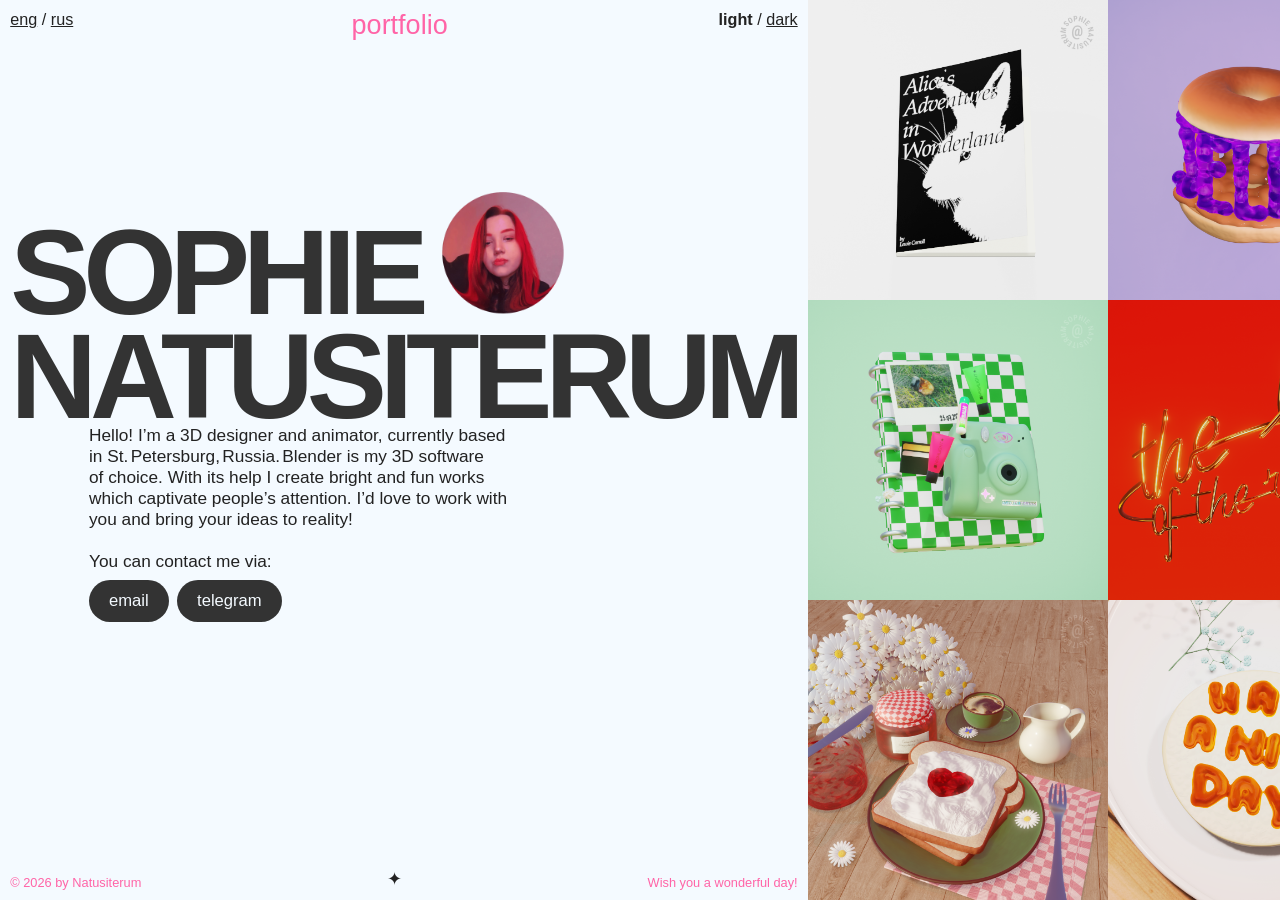
==== commit ee8bf0de: "slider changes" ====
--- a/index.html
+++ b/index.html
@@ -17,9 +17,9 @@
             <button class="carousel-btn display-right" onclick="plusDivs(1)">&#10095;</button>
         </div>
           <div class="carousel" oncontextmenu="return false;">
-            <div class="image-size"><img class="change-img" oncontextmenu="return false;" src="" alt=""/></div>
-            <div class="image-size"><img class="change-img change-img2" oncontextmenu="return false;" src="" alt=""/></div>
-            <div class="image-size"><img class="change-img change-img3" oncontextmenu="return false;" src="" alt=""/></div>
+            <picture class="image-size"><img class="change-img" oncontextmenu="return false;" src="" alt=""/></picture>
+            <picture class="image-size"><img class="change-img change-img2" oncontextmenu="return false;" src="" alt=""/></picture>
+            <picture class="image-size"><img class="change-img change-img3" oncontextmenu="return false;" src="" alt=""/></picture>
             <video class="change-img animations" onclick="playVid()" controls disablePictureInPicture controlsList="nodownload noplaybackrate noremoteplayback" oncontextmenu="return false;" preload="metadata" poster="/assets/img_4.png"><source
               src="/assets/2023-07-31 18-48-43.mp4"
               type="video/mp4"/>
@@ -44,12 +44,12 @@
           </div>
         </div>
           <footer class="dot-container">
-          <img class="dots" onclick="currentDiv(1)" src="assets/image_100dp_222222_FILL0_wght400_GRAD0_opsz48.png">
-          <img class="dots" onclick="currentDiv(2)" src="assets/image_100dp_222222_FILL0_wght400_GRAD0_opsz48.png">
-          <img class="dots" onclick="currentDiv(3)" src="assets/image_100dp_222222_FILL0_wght400_GRAD0_opsz48.png">
-          <img class="dots" onclick="currentDiv(4)" src="assets/play_circle_100dp_222222_FILL0_wght400_GRAD0_opsz48.png">
+            <img class="dots" onclick="currentDiv(1)" src="assets/image_100dp_222222_FILL0_wght400_GRAD0_opsz48.png">
+            <img class="dots" onclick="currentDiv(2)" src="assets/image_100dp_222222_FILL0_wght400_GRAD0_opsz48.png">
+            <img class="dots" onclick="currentDiv(3)" src="assets/image_100dp_222222_FILL0_wght400_GRAD0_opsz48.png">
+            <img class="dots" onclick="currentDiv(4)" src="assets/play_circle_100dp_222222_FILL0_wght400_GRAD0_opsz48.png">
           </footer>
-    </div>
+      </div>
     </div>
   </div>
   <div class="container">
@@ -89,12 +89,73 @@
             <div class="bottom_text2"><p class="pink">Wish you a wonderful day!</p></div>
         </footer>
     </div>
-  <footer class="footer-portrait">
-    <div class="bottom_text1"><p class="pink">© 2026 by  Natusiterum</p></div>
-    <div class="star"><p class="staremoji">&#10022;</p></div>
-    <div class="bottom_text2"><p class="pink">Wish you a wonderful day!</p></div>
-</footer>
-  </div>
+    <div class="right">
+      <div class="scroller" id="Up">
+        <div class="scroller__inner" id="First">
+            <picture class="cursor1" id="img1">
+              <source src="assets/thumbnails 540/thumb_1.webp">
+              <img class="scroller-img" src="/assets/thumbnails 540/thumb_1.png">
+            </picture>          
+            <picture class="cursor2" id="img2">
+              <source src="/assets/thumbnails 540/thumb_2.webp">
+              <img class="scroller-img" src="/assets/thumbnails 540/thumb_2.png">
+            </picture>          
+            <picture class="cursor1" id="img3">
+              <source src="/assets/thumbnails 540/thumb_3.webp">
+              <img class="scroller-img" src="/assets/thumbnails 540/thumb_3.png">
+            </picture>
+            <picture class="cursor2" id="img4">
+              <source src="/assets/thumbnails 540/thumb_4.webp">
+              <img class="scroller-img" src="/assets/thumbnails 540/thumb_4.png">
+            </picture>
+        </div>
+      </div>
+      <div class="scroller" id="Middle">
+        <div class="scroller__inner" id="Second">
+            <picture id="img5">
+              <source class="cursor2" src="/assets/thumbnails 540/thumb_5.webp">
+              <img class="scroller-img normal cursor2" src="/assets/thumbnails 540/thumb_5.png">
+            </picture>          
+            <picture class="cursor1" id="img6">
+              <source src="/assets/thumbnails 540/thumb_6.webp">
+              <img class="scroller-img normal cursor1" src="/assets/thumbnails 540/thumb_6.png">
+            </picture>          
+            <picture class="cursor2" id="img7">
+              <source src="/assets/thumbnails 540/thumb_7.webp">
+              <img class="scroller-img normal cursor2" src="/assets/thumbnails 540/thumb_7.png">
+            </picture>
+            <picture class="scroller-img normal cursor1" id="img8">
+              <source src="/assets/thumbnails 540/thumb_8.webp">
+              <img class="scroller-img normal cursor1" src="/assets/thumbnails 540/thumb_8.png">
+            </picture>
+        </div>
+      </div>
+      <div class="scroller" id="Down">
+        <div class="scroller__inner" id="Third">
+            <picture id="img9">
+              <source src="/assets/thumbnails 540/thumb_9.webp">
+              <img class="scroller-img normal cursor1" src="/assets/thumbnails 540/thumb_9.png">
+            </picture>          
+            <picture class="cursor2" id="img10">
+              <source src="/assets/thumbnails 540/thumb_10.webp">
+              <img class="scroller-img normal cursor2" src="/assets/thumbnails 540/thumb_10.png">
+            </picture>          
+            <picture class="cursor1" id="img11">
+              <source src="/assets/thumbnails 540/thumb_11.webp">
+              <img class="scroller-img normal cursor1" src="/assets/thumbnails 540/thumb_11.png">
+            </picture>
+            <picture class="scroller-img normal cursor2" id="img12">
+              <source src="/assets/thumbnails 540/thumb_12.webp">
+              <img class="scroller-img normal cursor2" src="/assets/thumbnails 540/thumb_12.png">
+            </picture>
+        </div>
+      </div>
+    </div>
+    <footer class="footer-portrait">
+      <div class="bottom_text1"><p class="pink">© 2026 by  Natusiterum</p></div>
+      <div class="star"><p class="staremoji">&#10022;</p></div>
+      <div class="bottom_text2"><p class="pink">Wish you a wonderful day!</p></div>
+    </footer>
   </div>
 </div>
 <script src="2024Portfolio.js"></script>
--- a/2024Portfolio.css
+++ b/2024Portfolio.css
@@ -1250,7 +1250,7 @@
     }
 
     .tooltip-txt {
-        visibility: visible;
+        visibility: hidden;
         border-radius: 5px;
         background-color: var(--ACCENTCOLOR);
         display: inline-block;
@@ -1666,7 +1666,7 @@
     }
 
     p {
-        font-size: 1.8vmax;
+        font-size: 130%;
     }
 
     button {
@@ -3457,4 +3457,4 @@
         border-radius: 20px;
         border-width: medium;
     }
-}+}
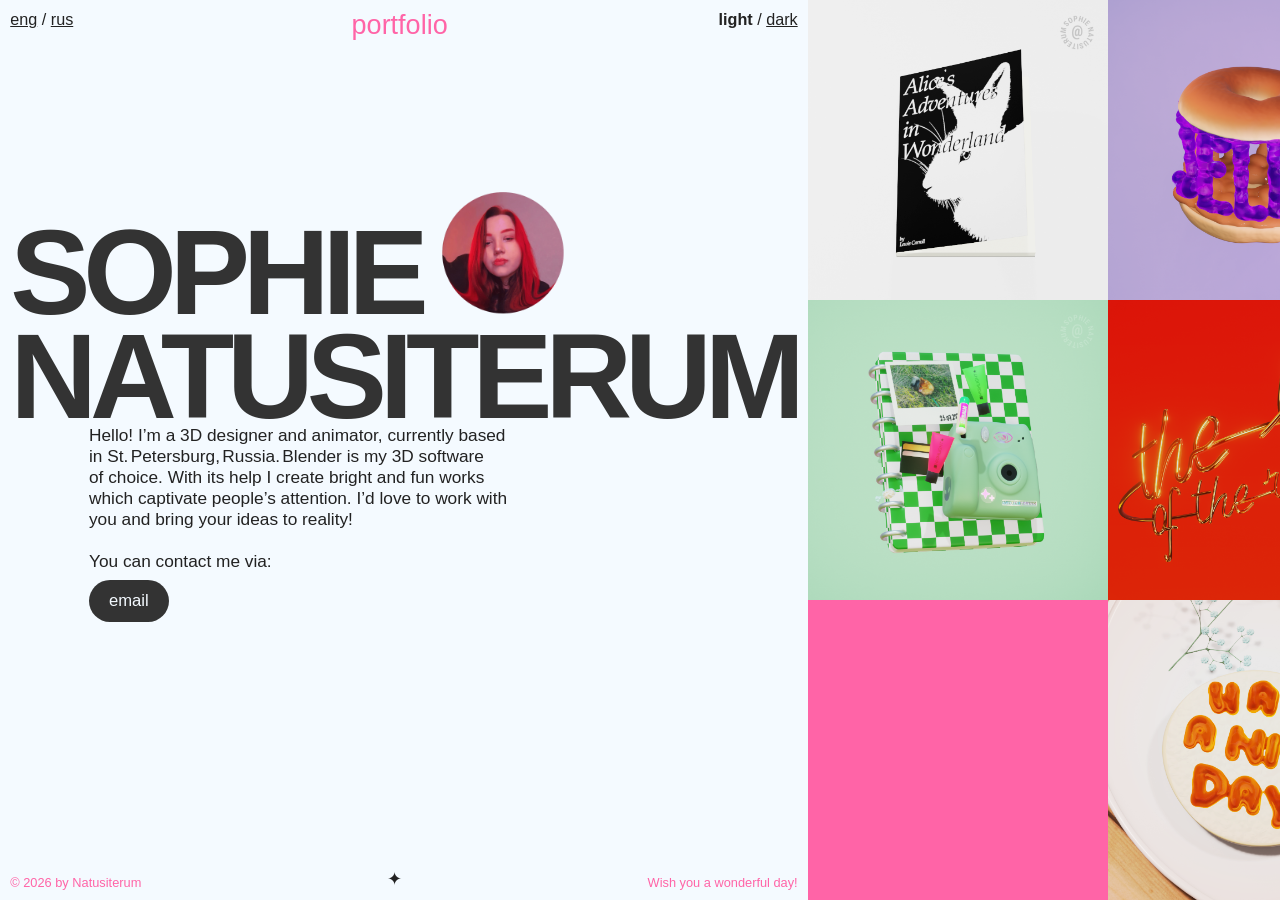
==== commit 7c769b9b: "image optimization" ====
--- a/index.html
+++ b/index.html
@@ -17,9 +17,18 @@
             <button class="carousel-btn display-right" onclick="plusDivs(1)">&#10095;</button>
         </div>
           <div class="carousel" oncontextmenu="return false;">
-            <picture class="image-size"><img class="change-img" oncontextmenu="return false;" src="" alt=""/></picture>
-            <picture class="image-size"><img class="change-img change-img2" oncontextmenu="return false;" src="" alt=""/></picture>
-            <picture class="image-size"><img class="change-img change-img3" oncontextmenu="return false;" src="" alt=""/></picture>
+            <picture class="image-size">
+              <source id="opt-1" src="assets/thumbnails 540/thumb_1.webp">
+              <img class="change-img" oncontextmenu="return false;" src="" alt="first image" loading="lazy"/>
+            </picture>
+            <picture class="image-size">
+              <source id="opt-2" src="assets/thumbnails 540/thumb_1.webp">
+              <img class="change-img change-img2" oncontextmenu="return false;" src="" alt="second image" loading="lazy"/>
+            </picture>
+            <picture class="image-size">
+              <source id="opt-3" src="assets/thumbnails 540/thumb_1.webp">
+              <img class="change-img change-img3" oncontextmenu="return false;" src="" alt="third image" loading="lazy"/>
+            </picture>
             <video class="change-img animations" onclick="playVid()" controls disablePictureInPicture controlsList="nodownload noplaybackrate noremoteplayback" oncontextmenu="return false;" preload="metadata" poster="/assets/img_4.png"><source
               src="/assets/2023-07-31 18-48-43.mp4"
               type="video/mp4"/>
@@ -80,7 +89,7 @@
           <div class="button-container">
             <div class="tooltip-txt"><p class="result">Copied!</p></div>
             <button name="email" type="button" class="js-email-button">email</button>
-            <button name="tg" type="button" class="js-tg-button" onclick="window.open('https://t.me/natusiterum_s')">telegram</button>
+            <!-- <button name="tg" type="button" class="js-tg-button">telegram</button> -->
           </div>
         </div>
         <footer class="footer-landscape">
--- a/2024Portfolio.css
+++ b/2024Portfolio.css
@@ -694,8 +694,18 @@
 }
 
 .scroller .scroller__inner {
-  width: fit-content;
-  flex-wrap: nowrap;
+    width: fit-content;
+    flex-wrap: nowrap;
+}
+
+.scroller .scroller__inner picture {
+    aspect-ratio: 1 / 1;
+    height: 33%;
+    width: auto;
+}
+
+.scroller .scroller__inner img {
+    object-fit: contain;
 }
 
 #middlescroller {
@@ -711,12 +721,18 @@
 }
 
 @keyframes scroll {
+    from {
+    transform: translate(0);
+    }
   to {
     transform: translate(-25%);
   }
 }
 
 @keyframes scroll1 {
+    from {
+    transform: translate(0);
+    }
     to {
       transform: translate(-16.6%);
     }
@@ -1317,6 +1333,12 @@
 
 @media screen and (hover: hover) {
     .change-color {
+        -webkit-backface-visibility: hidden;
+        -moz-backface-visibility: hidden;
+        backface-visibility: hidden;
+        -webkit-transform: translate3d(0, 0, 0);
+        -moz-transform: translate3d(0, 0, 0);
+        transform: translate3d(0, 0, 0);
         filter: grayscale(100%) brightness(100%) invert(30%) contrast(85%) saturate(5%);
         mix-blend-mode: overlay;
     }
@@ -2288,6 +2310,10 @@
     .button {
         font-size: 88%;
     }
+
+    #Down {
+        display: none;
+    }
 }
 
 @media only screen and (orientation: landscape) and (max-width: 829px) and (min-width: 656px) and (max-height: 405px) and (min-height: 320px) {
@@ -2295,6 +2321,10 @@
         height: auto;
         width: 50vh;
     }
+
+    #Down {
+        display: none;
+    }
 }
 
 @media only screen and (orientation: landscape) and (max-width: 1925px) and (min-width: 1659px) and (max-height: 595px) and (min-height: 500px) {
@@ -2318,6 +2348,10 @@
     .scroller-img {
         height: auto;
         width: 50vh;
+    }
+
+    #Down {
+        display: none;
     }
 }
 
@@ -2340,12 +2374,7 @@
     }
 }
 
-@media only screen and (orientation: landscape) and (min-width: 700px) and (max-height: 499px) and (min-height: 400px) {
-    .scroller-img {
-    height: auto;
-    width: 50vh;
-    }
-}
+
 
 @media (orientation: portrait) and (prefers-reduced-motion) {
     .container {
@@ -3457,4 +3486,4 @@
         border-radius: 20px;
         border-width: medium;
     }
-}
+}
